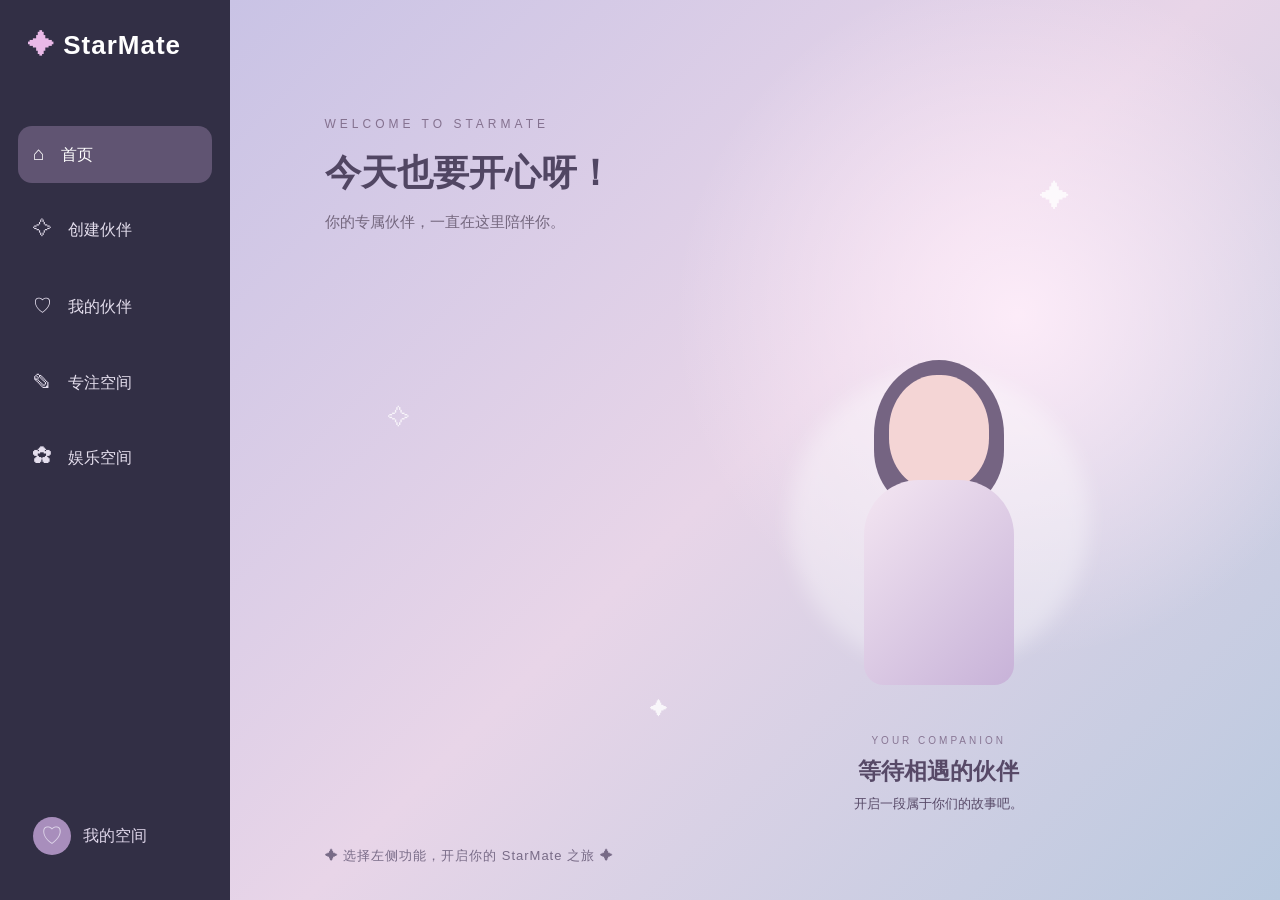
==== frontend/index.html @ 2e96fd87 "Add files via upload" ====
<!DOCTYPE html>
<html lang="zh-CN">
<head>
    <meta charset="UTF-8">
    <meta name="viewport" content="width=device-width, initial-scale=1.0">
    <title>StarMate - 首页</title>

    <link rel="stylesheet" href="css/style.css">
    <link rel="stylesheet" href="css/index.css">
</head>

<body>

    <div class="app-container">

        <!-- 左侧导航栏 -->
        <aside class="sidebar">

            <div class="logo">
                <span>✦</span> StarMate
            </div>

            <div class="nav-list">
                <a href="index.html" class="nav-item active">
                    <span>⌂</span>
                    首页
                </a>

                <a href="create.html" class="nav-item">
                    <span>✧</span>
                    创建伙伴
                </a>

                <a href="companion.html" class="nav-item">
                    <span>♡</span>
                    我的伙伴
                </a>

                <a href="focus.html" class="nav-item">
                    <span>✎</span>
                    专注空间
                </a>

                <a href="entertainment.html" class="nav-item">
                    <span>✿</span>
                    娱乐空间
                </a>

            </div>

            <div class="sidebar-bottom">
                <div class="user-avatar">♡</div>
                <span>我的空间</span>
            </div>

        </aside>


        <!-- 右侧主展示区域 -->
        <main class="main-content">

            <!-- 背景装饰 -->
            <div class="star star-one">✦</div>
            <div class="star star-two">✧</div>
            <div class="star star-three">✦</div>

            <!-- 欢迎信息 -->
            <div class="welcome-text">
                <p>WELCOME TO STARMATE</p>
                <h1>今天也要开心呀！</h1>
                <span>你的专属伙伴，一直在这里陪伴你。</span>
            </div>

            <!-- 默认人物展示 -->
            <section class="character-area">

                <div class="character-placeholder">

                    <div class="character-halo"></div>

                    <div class="character-figure">
                        <div class="character-head"></div>
                        <div class="character-hair"></div>
                        <div class="character-body"></div>
                    </div>

                </div>

                <div class="character-info">
                    <span>YOUR COMPANION</span>
                    <h2 id="home-character-name">等待相遇的伙伴</h2>
                    <p>开启一段属于你们的故事吧。</p>
                </div>

            </section>

            <!-- 底部提示 -->
            <div class="home-tip">
                ✦ 选择左侧功能，开启你的 StarMate 之旅 ✦
            </div>

        </main>

    </div>
    <script src="js/index.js"></script>
</body>
</html>
---- frontend/css/style.css ----
/* 清除默认样式 */
* {
    margin: 0;
    padding: 0;
    box-sizing: border-box;
}

/* 页面基础设置 */
body {
    font-family: "Microsoft YaHei", sans-serif;
    overflow: hidden;
}

/* 整体布局 */
.app-container {
    display: flex;
    width: 100vw;
    height: 100vh;
}

/* 左侧导航栏 */
.sidebar {
    width: 230px;
    height: 100vh;
    flex-shrink: 0;
    background: rgba(42, 39, 62, 0.96);
    color: white;
    display: flex;
    flex-direction: column;
    padding: 30px 18px;
    z-index: 10;
}

/* Logo */
.logo {
    font-size: 26px;
    font-weight: bold;
    letter-spacing: 1px;
    margin-bottom: 65px;
    padding-left: 10px;
}

.logo span {
    color: #e9b9e7;
}

/* 导航区域 */
.nav-list {
    display: flex;
    flex-direction: column;
    gap: 18px;
}

/* 导航按钮 */
.nav-item {
    text-decoration: none;
    color: #e4deed;
    padding: 17px 15px;
    border-radius: 14px;
    font-size: 16px;
    transition: 0.25s;
}

.nav-item span {
    margin-right: 12px;
    font-size: 19px;
}

/* 鼠标悬停 */
.nav-item:hover {
    background: rgba(215, 180, 230, 0.22);
    color: white;
    transform: translateX(4px);
}

/* 底部用户区域 */
.sidebar-bottom {
    margin-top: auto;
    display: flex;
    align-items: center;
    gap: 12px;
    padding: 15px;
    color: #ded5e9;
}

.user-avatar {
    width: 38px;
    height: 38px;
    border-radius: 50%;
    background: #a88ebc;
    display: flex;
    align-items: center;
    justify-content: center;
    font-size: 22px;
}

.nav-item.active {
    background: rgba(215, 180, 230, 0.28);
    color: white;
}
---- frontend/css/index.css ----
/* 右侧主区域 */
.main-content {
    flex: 1;
    height: 100vh;
    position: relative;
    overflow: hidden;

    /* 临时梦幻背景，之后替换成你的图片 */
    background:
        radial-gradient(circle at 75% 35%,
            rgba(255, 238, 250, 0.9),
            transparent 35%),
        linear-gradient(135deg,
            #c9c3e5,
            #e8d5e8 50%,
            #b9c9df);
}

/* 欢迎文字 */
.welcome-text {
    position: absolute;
    top: 13%;
    left: 9%;
    z-index: 2;
    color: #514663;
}

.welcome-text p {
    font-size: 12px;
    letter-spacing: 4px;
    margin-bottom: 18px;
    color: #84718f;
}

.welcome-text h1 {
    font-size: 36px;
    margin-bottom: 15px;
}

.welcome-text > span {
    font-size: 15px;
    color: #74677e;
}

/* 人物展示区域 */
.character-area {
    position: absolute;
    right: 10%;
    bottom: 8%;
    width: 45%;
    height: 78%;
    display: flex;
    flex-direction: column;
    align-items: center;
    justify-content: flex-end;
}

/* 人物占位区域 */
.character-placeholder {
    position: relative;
    width: 300px;
    height: 420px;
    display: flex;
    justify-content: center;
    align-items: center;
}

/* 人物背后的光圈 */
.character-halo {
    position: absolute;
    width: 300px;
    height: 300px;
    border-radius: 50%;
    background: rgba(255, 255, 255, 0.35);
    filter: blur(10px);
}

/* 临时人物 */
.character-figure {
    position: relative;
    width: 190px;
    height: 340px;
    z-index: 1;
}

/* 头部 */
.character-head {
    position: absolute;
    top: 25px;
    left: 45px;
    width: 100px;
    height: 115px;
    border-radius: 48% 48% 45% 45%;
    background: #f4d5d5;
    z-index: 2;
}

/* 头发 */
.character-hair {
    position: absolute;
    top: 10px;
    left: 30px;
    width: 130px;
    height: 150px;
    border-radius: 50% 50% 40% 40%;
    background: #756482;
    z-index: 1;
}

/* 身体 */
.character-body {
    position: absolute;
    top: 130px;
    left: 20px;
    width: 150px;
    height: 205px;
    border-radius: 55px 55px 20px 20px;
    background: linear-gradient(135deg, #f4e6f2, #c7b2d8);
    z-index: 3;
}

/* 人物信息 */
.character-info {
    text-align: center;
    color: #574967;
    z-index: 2;
    margin-bottom: 15px;
}

.character-info span {
    font-size: 10px;
    letter-spacing: 3px;
    color: #887694;
}

.character-info h2 {
    margin: 8px 0;
    font-size: 23px;
}

.character-info p {
    font-size: 13px;
}

/* 星星装饰 */
.star {
    position: absolute;
    color: white;
    font-size: 30px;
    opacity: 0.8;
}

.star-one {
    top: 20%;
    right: 20%;
}

.star-two {
    top: 45%;
    left: 15%;
    font-size: 22px;
}

.star-three {
    bottom: 20%;
    left: 40%;
    font-size: 18px;
}

/* 底部提示 */
.home-tip {
    position: absolute;
    bottom: 35px;
    left: 9%;
    color: #786b87;
    font-size: 13px;
    letter-spacing: 1px;
}
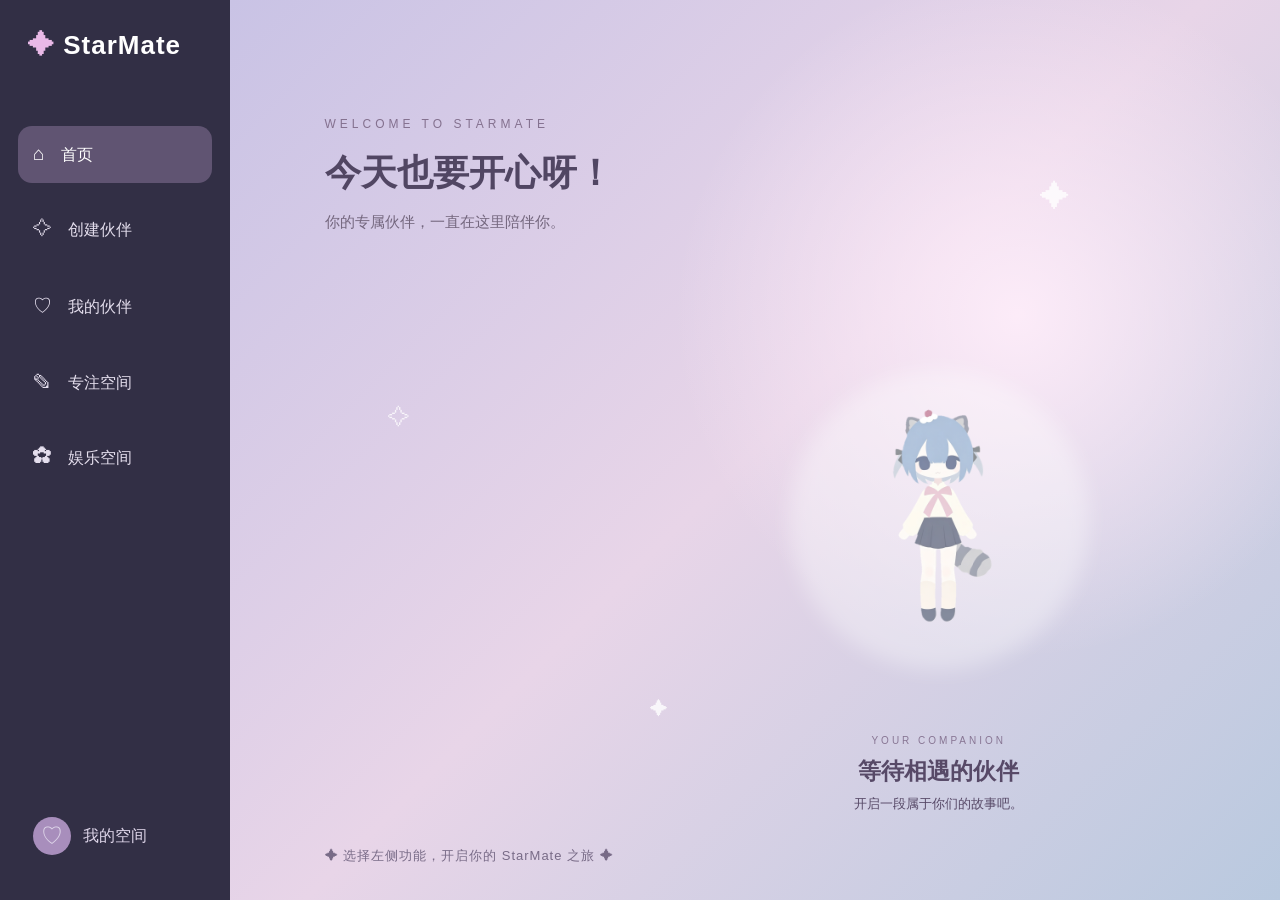
==== commit 4537511f: "Add files via upload" ====
--- a/frontend/index.html
+++ b/frontend/index.html
@@ -79,11 +79,13 @@
 
                     <div class="character-halo"></div>
 
-                    <div class="character-figure">
-                        <div class="character-head"></div>
-                        <div class="character-hair"></div>
-                        <div class="character-body"></div>
-                    </div>
+                <div class="character-figure">
+                    <img
+                        id="home-character-image"
+                        src="assets/characters/character-01.png"
+                        alt="我的伙伴"
+                    >
+                </div>
 
                 </div>
 
@@ -103,6 +105,6 @@
         </main>
 
     </div>
-    <script src="js/index.js"></script>
+<script type="module" src="js/index.js"></script>
 </body>
 </html>
--- a/frontend/css/style.css
+++ b/frontend/css/style.css
@@ -9,7 +9,8 @@
 /* 页面基础设置 */
 body {
     font-family: "Microsoft YaHei", sans-serif;
-    overflow: hidden;
+    overflow-x: hidden;
+    overflow-y: auto;
 }
 
 /* 整体布局 */
--- a/frontend/css/index.css
+++ b/frontend/css/index.css
@@ -76,50 +76,6 @@
     filter: blur(10px);
 }
 
-/* 临时人物 */
-.character-figure {
-    position: relative;
-    width: 190px;
-    height: 340px;
-    z-index: 1;
-}
-
-/* 头部 */
-.character-head {
-    position: absolute;
-    top: 25px;
-    left: 45px;
-    width: 100px;
-    height: 115px;
-    border-radius: 48% 48% 45% 45%;
-    background: #f4d5d5;
-    z-index: 2;
-}
-
-/* 头发 */
-.character-hair {
-    position: absolute;
-    top: 10px;
-    left: 30px;
-    width: 130px;
-    height: 150px;
-    border-radius: 50% 50% 40% 40%;
-    background: #756482;
-    z-index: 1;
-}
-
-/* 身体 */
-.character-body {
-    position: absolute;
-    top: 130px;
-    left: 20px;
-    width: 150px;
-    height: 205px;
-    border-radius: 55px 55px 20px 20px;
-    background: linear-gradient(135deg, #f4e6f2, #c7b2d8);
-    z-index: 3;
-}
-
 /* 人物信息 */
 .character-info {
     text-align: center;
@@ -177,3 +133,11 @@
     font-size: 13px;
     letter-spacing: 1px;
 }
+
+/* 首页真实伙伴图片 */
+#home-character-image {
+    width: 180px;
+    height: auto;
+    object-fit: contain;
+    display: block;
+}
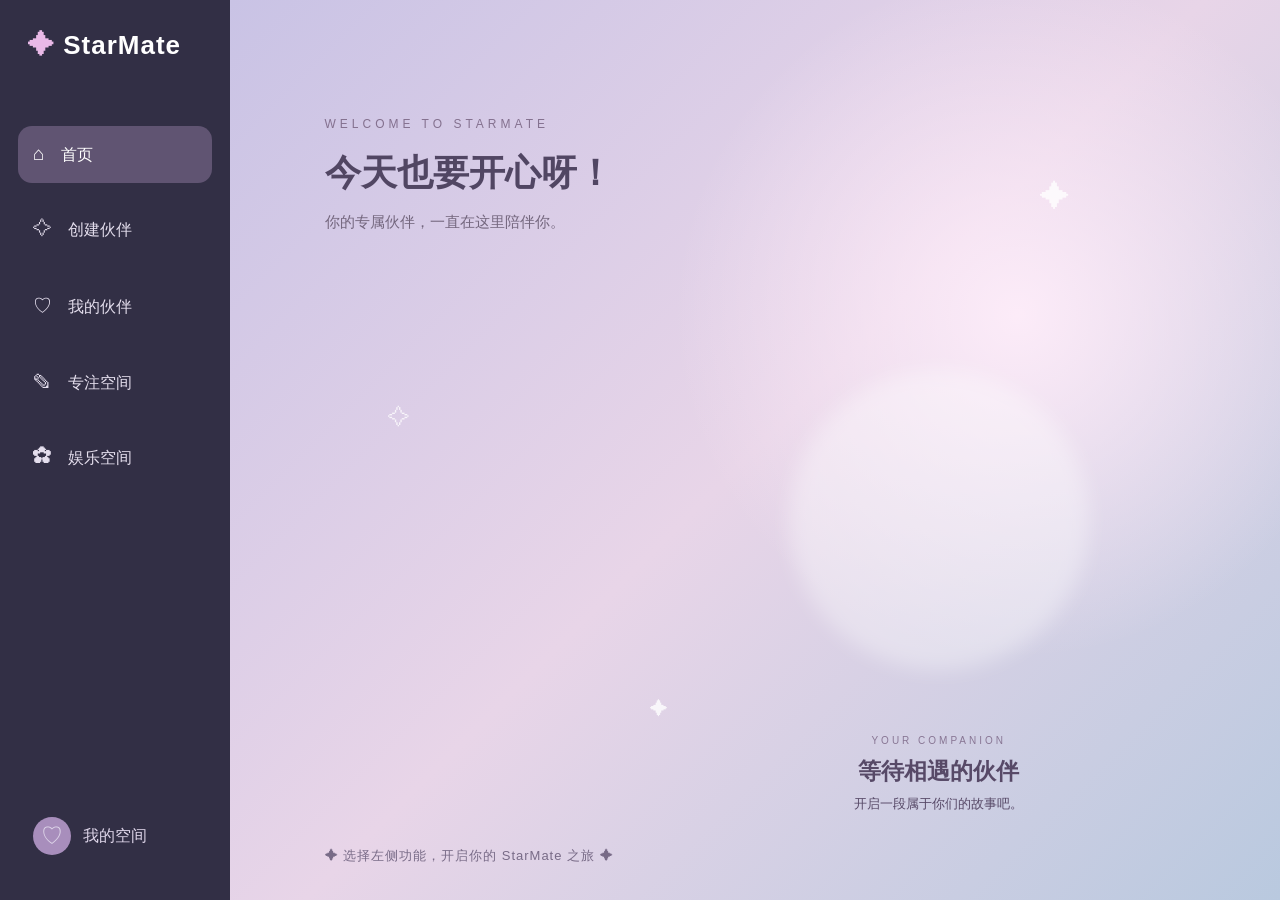
==== commit 06f99fd7: "feat: 伙伴数据统一以后端为数据源，桌宠状态持久化 前端原先各页面直接读 localStorage 里的 starMateData，清缓存或换设备后 形象、名字、背景会丢失；娱乐空间的桌宠状态也只" ====
--- a/frontend/index.html
+++ b/frontend/index.html
@@ -105,6 +105,8 @@
         </main>
 
     </div>
-<script type="module" src="js/index.js"></script>
+<script src="js/c-api.js"></script>
+<script src="js/companion-store.js"></script>
+<script src="js/index.js"></script>
 </body>
 </html>
--- a/frontend/css/index.css
+++ b/frontend/css/index.css
@@ -140,4 +140,10 @@
     height: auto;
     object-fit: contain;
     display: block;
-}+}
+
+/* 伙伴人物：提升层级，让其显示在光圈之上 */
+.character-figure {
+    position: relative;
+    z-index: 1;
+}
